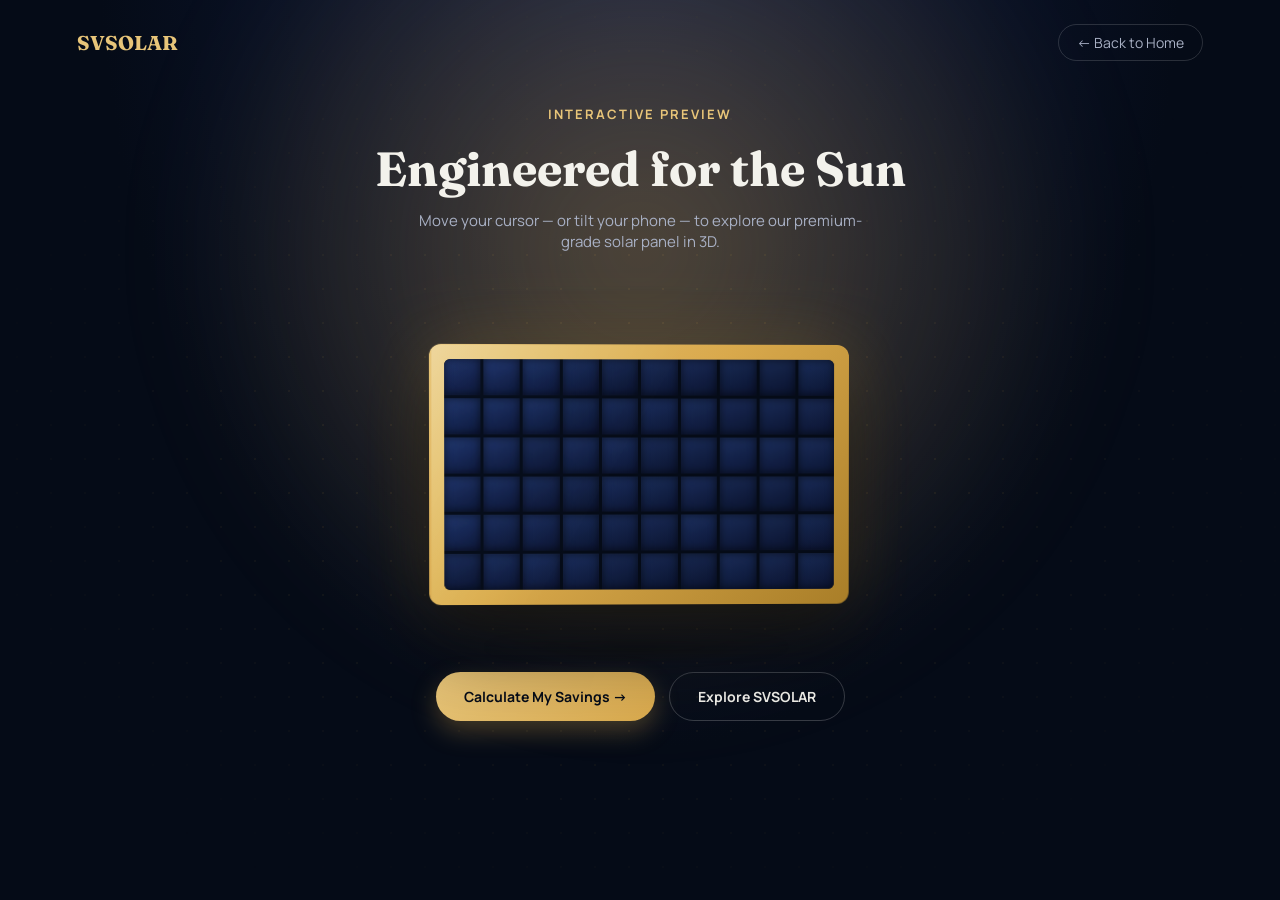
==== 3d.html @ 11ac9a13 "Create 3d.html" ====
<!DOCTYPE html>
<html lang="en">
<head>
<meta charset="UTF-8">
<meta name="viewport" content="width=device-width, initial-scale=1.0">
<title>3D Solar Panel Preview | SVSOLAR — Shree Vinayak Solar Agency</title>
<meta name="description" content="Explore our premium solar panel in interactive 3D. Move your cursor or tilt your phone to see it come alive.">
<link rel="canonical" href="https://svsolar.online/3d.html">
<link rel="icon" href="/icon-192.png" type="image/png">
<link rel="preconnect" href="https://fonts.googleapis.com">
<link href="https://fonts.googleapis.com/css2?family=Fraunces:opsz,wght@9..144,400;9..144,600;9..144,700&family=Manrope:wght@400;500;600;700;800&display=swap" rel="stylesheet">

<style>
  :root{
    --navy-950:#050b17;
    --navy-900:#0a1330;
    --navy-800:#101c40;
    --navy-700:#182852;
    --gold-500:#d9a94c;
    --gold-400:#e8c579;
    --gold-glow: rgba(217,169,76,0.35);
    --text-light:#f3f2ec;
    --text-muted:#a8b0c4;
  }

  *{ margin:0; padding:0; box-sizing:border-box; }

  html, body{
    height:100%;
    background: radial-gradient(ellipse at 50% -10%, var(--navy-800) 0%, var(--navy-950) 60%);
    color: var(--text-light);
    font-family:'Manrope', sans-serif;
    overflow-x:hidden;
  }

  /* ===== Ambient background ===== */
  .bg-glow{
    position:fixed;
    top:-250px;
    left:50%;
    transform:translateX(-50%);
    width:1000px;
    height:1000px;
    background: radial-gradient(circle, var(--gold-glow) 0%, transparent 65%);
    filter: blur(50px);
    animation: pulse 7s ease-in-out infinite;
    pointer-events:none;
    z-index:0;
  }
  @keyframes pulse{
    0%,100%{ opacity:0.4; transform:translateX(-50%) scale(1); }
    50%{ opacity:0.7; transform:translateX(-50%) scale(1.1); }
  }

  .bg-dots{
    position:fixed;
    inset:0;
    background-image: radial-gradient(rgba(217,169,76,0.12) 1.5px, transparent 1.5px);
    background-size: 34px 34px;
    mask-image: radial-gradient(ellipse at center, black 0%, transparent 80%);
    pointer-events:none;
    z-index:0;
  }

  /* Floating light particles */
  .particle{
    position:fixed;
    bottom:-20px;
    width:4px;
    height:4px;
    background: var(--gold-400);
    border-radius:50%;
    opacity:0.6;
    box-shadow: 0 0 8px var(--gold-400);
    animation: floatUp linear infinite;
    pointer-events:none;
    z-index:1;
  }
  @keyframes floatUp{
    to{ transform: translateY(-110vh) translateX(20px); opacity:0; }
  }

  /* ===== Header ===== */
  header{
    position:relative;
    z-index:5;
    display:flex;
    justify-content:space-between;
    align-items:center;
    padding: 24px 6%;
  }
  header a.logo{
    font-family:'Fraunces', serif;
    color: var(--gold-400);
    font-weight:700;
    font-size:20px;
    text-decoration:none;
  }
  header a.back{
    color: var(--text-muted);
    text-decoration:none;
    font-size:14px;
    border: 1px solid rgba(255,255,255,0.15);
    padding: 8px 18px;
    border-radius: 50px;
    transition: all .3s ease;
  }
  header a.back:hover{
    border-color: var(--gold-500);
    color: var(--gold-400);
  }

  /* ===== Hero / Scene ===== */
  .hero-3d{
    position:relative;
    z-index:2;
    display:flex;
    flex-direction:column;
    align-items:center;
    padding: 20px 20px 80px;
  }

  .eyebrow{
    color: var(--gold-400);
    font-size:13px;
    font-weight:700;
    letter-spacing: 2px;
    text-transform:uppercase;
    margin-bottom: 16px;
  }

  .hero-3d h1{
    font-family:'Fraunces', serif;
    font-size: clamp(28px, 5vw, 48px);
    text-align:center;
    margin-bottom: 12px;
    max-width: 700px;
  }

  .hero-3d p.sub{
    color: var(--text-muted);
    text-align:center;
    max-width: 480px;
    margin-bottom: 50px;
    font-size:15px;
  }

  /* ===== 3D Scene ===== */
  .scene{
    perspective: 1400px;
    width: 100%;
    max-width: 560px;
    height: clamp(240px, 40vw, 340px);
    display:flex;
    align-items:center;
    justify-content:center;
    position:relative;
    margin-bottom: 30px;
  }

  .panel-shadow{
    position:absolute;
    bottom: -20px;
    width: 60%;
    height: 30px;
    background: radial-gradient(ellipse, rgba(0,0,0,0.55) 0%, transparent 70%);
    filter: blur(6px);
    border-radius: 50%;
    transition: transform 0.1s ease-out, opacity 0.1s ease-out;
    z-index:1;
  }

  .panel-wrapper{
    width: min(420px, 78vw);
    aspect-ratio: 420 / 260;
    position:relative;
    transform-style: preserve-3d;
    will-change: transform;
    z-index:2;
  }

  .panel-frame{
    width:100%;
    height:100%;
    padding: 3.5%;
    background: linear-gradient(135deg, var(--gold-400), var(--gold-500) 45%, #a97e28);
    border-radius: 12px;
    box-shadow:
      0 40px 80px rgba(0,0,0,0.55),
      0 0 70px rgba(217,169,76,0.25);
    transform-style: preserve-3d;
    position:relative;
    overflow:hidden;
  }

  .panel-grid{
    width:100%;
    height:100%;
    display:grid;
    grid-template-columns: repeat(10, 1fr);
    grid-template-rows: repeat(6, 1fr);
    gap: 3px;
    background: var(--navy-950);
    border-radius: 6px;
    overflow:hidden;
    position:relative;
  }

  .cell{
    background: linear-gradient(160deg, #1a2c58 0%, #0a1330 100%);
    box-shadow: inset 0 0 8px rgba(0,0,0,0.6), inset 0 0 1px rgba(255,255,255,0.08);
  }

  .panel-glass{
    position:absolute;
    inset:0;
    background: linear-gradient(120deg, rgba(255,255,255,0.3) 0%, rgba(255,255,255,0) 45%);
    mix-blend-mode: overlay;
    pointer-events:none;
    will-change: transform;
    border-radius: 6px;
  }

  .panel-shine{
    position:absolute;
    top:-50%;
    left:-150%;
    width: 60px;
    height: 220%;
    background: linear-gradient(90deg, transparent, rgba(255,255,255,0.45), transparent);
    transform: rotate(20deg);
    animation: shineSweep 5s ease-in-out infinite;
    pointer-events:none;
  }
  @keyframes shineSweep{
    0%{ left:-150%; }
    45%{ left:150%; }
    100%{ left:150%; }
  }

  /* ===== Mobile tilt permission button ===== */
  .tilt-btn{
    display:none;
    background: rgba(217,169,76,0.12);
    border: 1px solid rgba(217,169,76,0.4);
    color: var(--gold-400);
    padding: 10px 22px;
    border-radius: 50px;
    font-size: 13px;
    font-weight:700;
    cursor:pointer;
    margin-bottom: 30px;
  }

  /* ===== CTA ===== */
  .cta-group{
    display:flex;
    gap: 14px;
    flex-wrap:wrap;
    justify-content:center;
  }
  .btn{
    display:inline-flex;
    align-items:center;
    gap:8px;
    padding: 14px 28px;
    border-radius:50px;
    font-weight:700;
    font-size:14px;
    text-decoration:none;
    transition: all .3s ease;
  }
  .btn-primary{
    background: linear-gradient(135deg, var(--gold-400), var(--gold-500));
    color: var(--navy-950);
    box-shadow: 0 10px 26px rgba(217,169,76,0.3);
  }
  .btn-primary:hover{
    transform: translateY(-3px);
    box-shadow: 0 14px 34px rgba(217,169,76,0.45);
  }
  .btn-outline{
    background: transparent;
    color: var(--text-light);
    border: 1px solid rgba(255,255,255,0.2);
  }
  .btn-outline:hover{
    border-color: var(--gold-500);
    color: var(--gold-400);
    transform: translateY(-3px);
  }

  @media (max-width: 480px){
    .cta-group{ flex-direction:column; width:100%; }
    .btn{ justify-content:center; }
  }
</style>
</head>
<body>

<div class="bg-glow"></div>
<div class="bg-dots"></div>
<div id="particles"></div>

<header>
  <a href="/" class="logo">SVSOLAR</a>
  <a href="/" class="back">← Back to Home</a>
</header>

<section class="hero-3d">
  <span class="eyebrow">Interactive Preview</span>
  <h1>Engineered for the Sun</h1>
  <p class="sub">Move your cursor — or tilt your phone — to explore our premium-grade solar panel in 3D.</p>

  <button class="tilt-btn" id="tiltBtn">Enable Motion Tilt</button>

  <div class="scene" id="scene">
    <div class="panel-shadow" id="panelShadow"></div>
    <div class="panel-wrapper" id="panelWrapper">
      <div class="panel-frame">
        <div class="panel-grid" id="panelGrid"></div>
        <div class="panel-glass" id="panelGlass"></div>
        <div class="panel-shine"></div>
      </div>
    </div>
  </div>

  <div class="cta-group">
    <a href="/#calculator" class="btn btn-primary">Calculate My Savings →</a>
    <a href="/" class="btn btn-outline">Explore SVSOLAR</a>
  </div>
</section>

<script>
  // ===== Generate solar cell grid (10x6 = 60 cells) =====
  const grid = document.getElementById('panelGrid');
  for(let i = 0; i < 60; i++){
    const cell = document.createElement('div');
    cell.className = 'cell';
    // slight random brightness variation for realism
    const brightness = 0.92 + Math.random() * 0.16;
    cell.style.filter = `brightness(${brightness})`;
    grid.appendChild(cell);
  }

  // ===== Floating light particles =====
  const particleContainer = document.getElementById('particles');
  for(let i = 0; i < 18; i++){
    const p = document.createElement('div');
    p.className = 'particle';
    p.style.left = Math.random() * 100 + 'vw';
    p.style.animationDuration = (8 + Math.random() * 10) + 's';
    p.style.animationDelay = (Math.random() * 10) + 's';
    particleContainer.appendChild(p);
  }

  // ===== 3D Tilt Logic =====
  const scene = document.getElementById('scene');
  const wrapper = document.getElementById('panelWrapper');
  const glass = document.getElementById('panelGlass');
  const shadow = document.getElementById('panelShadow');

  const MAX_TILT = 18; // degrees
  let targetX = 0, targetY = 0;   // desired rotation
  let currentX = 0, currentY = 0; // smoothed rotation
  let idleTime = 0;

  function updateScene(){
    idleTime += 0.015;

    // Idle floating bob (always active, adds life even without input)
    const idleFloat = Math.sin(idleTime) * 6;
    const idleTiltX = Math.sin(idleTime * 0.6) * 2;
    const idleTiltY = Math.cos(idleTime * 0.5) * 2;

    // Smooth interpolation toward target tilt
    currentX += (targetX - currentX) * 0.08;
    currentY += (targetY - currentY) * 0.08;

    const finalX = currentX + idleTiltX;
    const finalY = currentY + idleTiltY;

    wrapper.style.transform =
      `translateY(${idleFloat}px) rotateX(${-finalX}deg) rotateY(${finalY}deg)`;

    // Glass parallax reflection (moves opposite of tilt)
    glass.style.transform =
      `translate(${finalY * 1.2}px, ${finalX * 1.2}px)`;

    // Shadow reacts to tilt + float height
    const shadowScale = 1 - Math.abs(finalY) / 90 - Math.abs(idleFloat) / 120;
    const shadowOpacity = 0.5 - Math.abs(idleFloat) / 40;
    shadow.style.transform = `translateX(${finalY * -2}px) scale(${shadowScale})`;
    shadow.style.opacity = Math.max(0.15, shadowOpacity);

    requestAnimationFrame(updateScene);
  }
  requestAnimationFrame(updateScene);

  // ===== Mouse tracking (desktop) =====
  scene.addEventListener('mousemove', (e) => {
    const rect = scene.getBoundingClientRect();
    const x = (e.clientX - rect.left) / rect.width - 0.5;  // -0.5 to 0.5
    const y = (e.clientY - rect.top) / rect.height - 0.5;

    targetX = y * MAX_TILT;
    targetY = x * MAX_TILT;
  });

  scene.addEventListener('mouseleave', () => {
    targetX = 0;
    targetY = 0;
  });

  // ===== Touch tracking (mobile drag) =====
  scene.addEventListener('touchmove', (e) => {
    const touch = e.touches[0];
    const rect = scene.getBoundingClientRect();
    const x = (touch.clientX - rect.left) / rect.width - 0.5;
    const y = (touch.clientY - rect.top) / rect.height - 0.5;

    targetX = y * MAX_TILT;
    targetY = x * MAX_TILT;
  }, { passive: true });

  scene.addEventListener('touchend', () => {
    targetX = 0;
    targetY = 0;
  });

  // ===== Device orientation (gyroscope) for mobile =====
  function enableGyro(){
    window.addEventListener('deviceorientation', (e) => {
      if(e.beta === null || e.gamma === null) return;
      // beta: front-back tilt (-180 to 180), gamma: left-right tilt (-90 to 90)
      const x = Math.max(-30, Math.min(30, e.beta - 45)); // offset assumes phone held upright-ish
      const y = Math.max(-30, Math.min(30, e.gamma));

      targetX = (x / 30) * MAX_TILT;
      targetY = (y / 30) * MAX_TILT;
    });
  }

  const tiltBtn = document.getElementById('tiltBtn');

  // iOS 13+ requires explicit permission
  if (typeof DeviceOrientationEvent !== 'undefined' &&
      typeof DeviceOrientationEvent.requestPermission === 'function') {
    tiltBtn.style.display = 'inline-block';
    tiltBtn.addEventListener('click', () => {
      DeviceOrientationEvent.requestPermission().then(response => {
        if (response === 'granted') {
          enableGyro();
          tiltBtn.style.display = 'none';
        }
      }).catch(console.error);
    });
  } else if (window.DeviceOrientationEvent && /Mobi|Android/i.test(navigator.userAgent)) {
    // Android / other mobile — no permission needed
    enableGyro();
  }
</script>

</body>
</html>
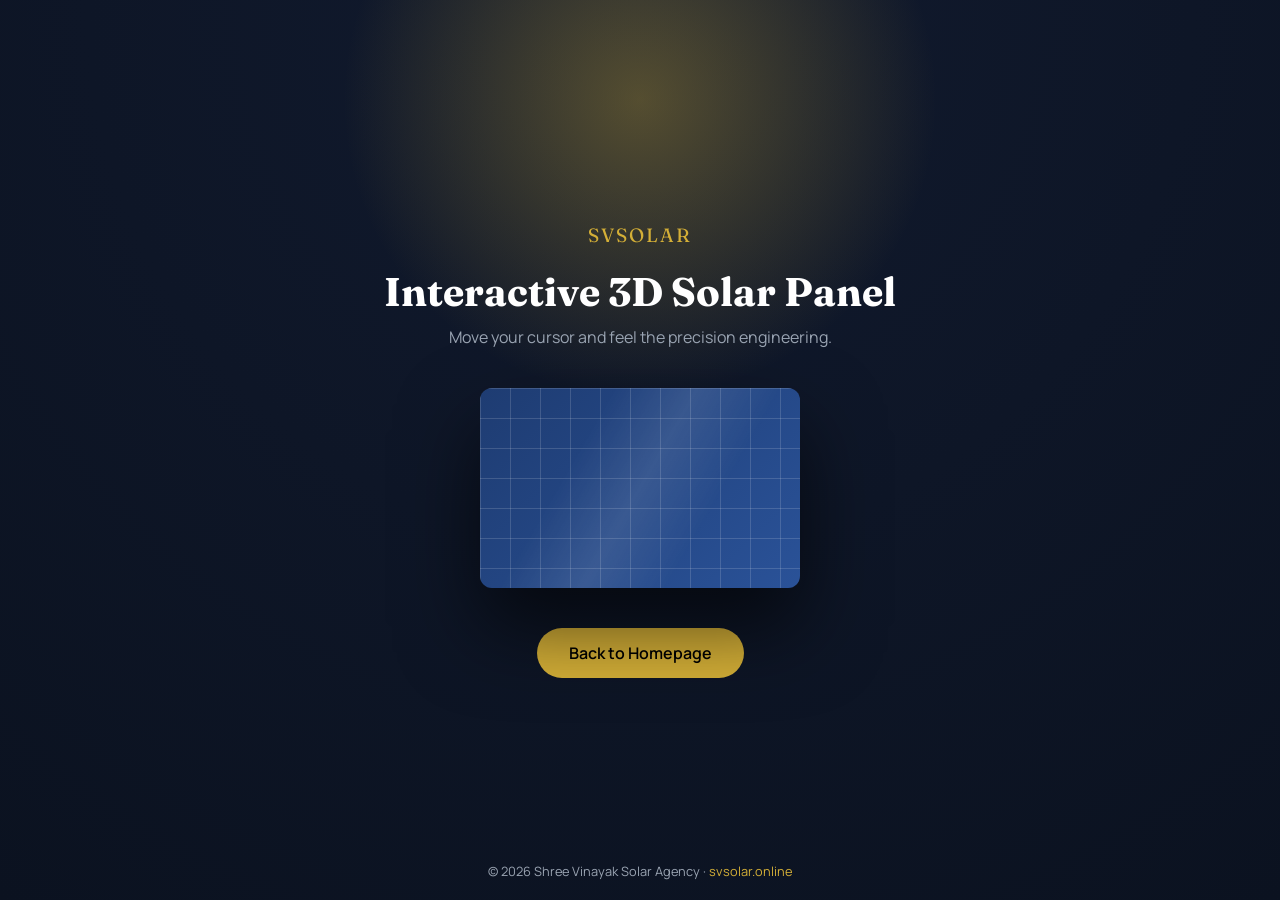
==== commit 25cba71e: "Update 3d.html" ====
--- a/3d.html
+++ b/3d.html
@@ -3,462 +3,189 @@
 <head>
 <meta charset="UTF-8">
 <meta name="viewport" content="width=device-width, initial-scale=1.0">
-<title>3D Solar Panel Preview | SVSOLAR — Shree Vinayak Solar Agency</title>
-<meta name="description" content="Explore our premium solar panel in interactive 3D. Move your cursor or tilt your phone to see it come alive.">
-<link rel="canonical" href="https://svsolar.online/3d.html">
-<link rel="icon" href="/icon-192.png" type="image/png">
-<link rel="preconnect" href="https://fonts.googleapis.com">
-<link href="https://fonts.googleapis.com/css2?family=Fraunces:opsz,wght@9..144,400;9..144,600;9..144,700&family=Manrope:wght@400;500;600;700;800&display=swap" rel="stylesheet">
+<title>3D Solar Experience | SVSOLAR</title>
+<meta name="description" content="Experience premium interactive 3D solar panel technology by Shree Vinayak Solar Agency.">
+
+<link href="https://fonts.googleapis.com/css2?family=Fraunces:wght@600;700&family=Manrope:wght@300;400;500;600&display=swap" rel="stylesheet">
 
 <style>
-  :root{
-    --navy-950:#050b17;
-    --navy-900:#0a1330;
-    --navy-800:#101c40;
-    --navy-700:#182852;
-    --gold-500:#d9a94c;
-    --gold-400:#e8c579;
-    --gold-glow: rgba(217,169,76,0.35);
-    --text-light:#f3f2ec;
-    --text-muted:#a8b0c4;
-  }
+:root{
+  --navy:#0b1220;
+  --navy-light:#111a2e;
+  --gold:#d4af37;
+  --gold-light:#ffdf70;
+  --gray:#9aa4b2;
+}
 
-  *{ margin:0; padding:0; box-sizing:border-box; }
+*{margin:0;padding:0;box-sizing:border-box}
 
-  html, body{
-    height:100%;
-    background: radial-gradient(ellipse at 50% -10%, var(--navy-800) 0%, var(--navy-950) 60%);
-    color: var(--text-light);
-    font-family:'Manrope', sans-serif;
-    overflow-x:hidden;
-  }
+body{
+  font-family:'Manrope',sans-serif;
+  background:radial-gradient(circle at top,var(--navy-light),var(--navy));
+  color:white;
+  height:100vh;
+  overflow:hidden;
+  display:flex;
+  align-items:center;
+  justify-content:center;
+  text-align:center;
+}
 
-  /* ===== Ambient background ===== */
-  .bg-glow{
-    position:fixed;
-    top:-250px;
-    left:50%;
-    transform:translateX(-50%);
-    width:1000px;
-    height:1000px;
-    background: radial-gradient(circle, var(--gold-glow) 0%, transparent 65%);
-    filter: blur(50px);
-    animation: pulse 7s ease-in-out infinite;
-    pointer-events:none;
-    z-index:0;
-  }
-  @keyframes pulse{
-    0%,100%{ opacity:0.4; transform:translateX(-50%) scale(1); }
-    50%{ opacity:0.7; transform:translateX(-50%) scale(1.1); }
-  }
+/* Animated Glow Background */
+.sun-glow{
+  position:absolute;
+  top:-200px;
+  left:50%;
+  transform:translateX(-50%);
+  width:600px;
+  height:600px;
+  background:radial-gradient(circle,rgba(212,175,55,0.35) 0%,transparent 70%);
+  border-radius:50%;
+  animation:pulse 6s infinite ease-in-out;
+  z-index:-1;
+}
 
-  .bg-dots{
-    position:fixed;
-    inset:0;
-    background-image: radial-gradient(rgba(217,169,76,0.12) 1.5px, transparent 1.5px);
-    background-size: 34px 34px;
-    mask-image: radial-gradient(ellipse at center, black 0%, transparent 80%);
-    pointer-events:none;
-    z-index:0;
-  }
+@keyframes pulse{
+  0%,100%{transform:translateX(-50%) scale(1);}
+  50%{transform:translateX(-50%) scale(1.1);}
+}
 
-  /* Floating light particles */
-  .particle{
-    position:fixed;
-    bottom:-20px;
-    width:4px;
-    height:4px;
-    background: var(--gold-400);
-    border-radius:50%;
-    opacity:0.6;
-    box-shadow: 0 0 8px var(--gold-400);
-    animation: floatUp linear infinite;
-    pointer-events:none;
-    z-index:1;
-  }
-  @keyframes floatUp{
-    to{ transform: translateY(-110vh) translateX(20px); opacity:0; }
-  }
+/* Content */
+.container{
+  max-width:900px;
+  padding:20px;
+}
 
-  /* ===== Header ===== */
-  header{
-    position:relative;
-    z-index:5;
-    display:flex;
-    justify-content:space-between;
-    align-items:center;
-    padding: 24px 6%;
-  }
-  header a.logo{
-    font-family:'Fraunces', serif;
-    color: var(--gold-400);
-    font-weight:700;
-    font-size:20px;
-    text-decoration:none;
-  }
-  header a.back{
-    color: var(--text-muted);
-    text-decoration:none;
-    font-size:14px;
-    border: 1px solid rgba(255,255,255,0.15);
-    padding: 8px 18px;
-    border-radius: 50px;
-    transition: all .3s ease;
-  }
-  header a.back:hover{
-    border-color: var(--gold-500);
-    color: var(--gold-400);
-  }
+.logo{
+  font-family:'Fraunces',serif;
+  font-size:1.2rem;
+  letter-spacing:2px;
+  color:var(--gold);
+  margin-bottom:20px;
+}
 
-  /* ===== Hero / Scene ===== */
-  .hero-3d{
-    position:relative;
-    z-index:2;
-    display:flex;
-    flex-direction:column;
-    align-items:center;
-    padding: 20px 20px 80px;
-  }
+h1{
+  font-family:'Fraunces',serif;
+  font-size:2.5rem;
+  margin-bottom:10px;
+}
 
-  .eyebrow{
-    color: var(--gold-400);
-    font-size:13px;
-    font-weight:700;
-    letter-spacing: 2px;
-    text-transform:uppercase;
-    margin-bottom: 16px;
-  }
+p{
+  color:var(--gray);
+  margin-bottom:40px;
+}
 
-  .hero-3d h1{
-    font-family:'Fraunces', serif;
-    font-size: clamp(28px, 5vw, 48px);
-    text-align:center;
-    margin-bottom: 12px;
-    max-width: 700px;
-  }
+/* 3D Solar Panel */
+.panel-wrapper{
+  perspective:1200px;
+  display:flex;
+  justify-content:center;
+}
 
-  .hero-3d p.sub{
-    color: var(--text-muted);
-    text-align:center;
-    max-width: 480px;
-    margin-bottom: 50px;
-    font-size:15px;
-  }
+.panel{
+  width:320px;
+  height:200px;
+  background:linear-gradient(135deg,#1e3c72,#2a5298);
+  border-radius:12px;
+  transform-style:preserve-3d;
+  transition:transform .15s ease;
+  box-shadow:0 40px 80px rgba(0,0,0,0.6);
+  position:relative;
+}
 
-  /* ===== 3D Scene ===== */
-  .scene{
-    perspective: 1400px;
-    width: 100%;
-    max-width: 560px;
-    height: clamp(240px, 40vw, 340px);
-    display:flex;
-    align-items:center;
-    justify-content:center;
-    position:relative;
-    margin-bottom: 30px;
-  }
+/* grid lines */
+.panel::before{
+  content:"";
+  position:absolute;
+  inset:0;
+  background-image:
+    linear-gradient(rgba(255,255,255,.15) 1px, transparent 1px),
+    linear-gradient(90deg, rgba(255,255,255,.15) 1px, transparent 1px);
+  background-size:30px 30px;
+  border-radius:12px;
+}
 
-  .panel-shadow{
-    position:absolute;
-    bottom: -20px;
-    width: 60%;
-    height: 30px;
-    background: radial-gradient(ellipse, rgba(0,0,0,0.55) 0%, transparent 70%);
-    filter: blur(6px);
-    border-radius: 50%;
-    transition: transform 0.1s ease-out, opacity 0.1s ease-out;
-    z-index:1;
-  }
+/* shine effect */
+.panel::after{
+  content:"";
+  position:absolute;
+  inset:0;
+  background:linear-gradient(120deg,transparent 30%,rgba(255,255,255,.25),transparent 70%);
+  border-radius:12px;
+  opacity:.4;
+}
 
-  .panel-wrapper{
-    width: min(420px, 78vw);
-    aspect-ratio: 420 / 260;
-    position:relative;
-    transform-style: preserve-3d;
-    will-change: transform;
-    z-index:2;
-  }
+/* CTA */
+.btn{
+  display:inline-block;
+  margin-top:40px;
+  padding:14px 32px;
+  background:var(--gold);
+  color:#000;
+  text-decoration:none;
+  border-radius:50px;
+  font-weight:600;
+  transition:.3s;
+}
 
-  .panel-frame{
-    width:100%;
-    height:100%;
-    padding: 3.5%;
-    background: linear-gradient(135deg, var(--gold-400), var(--gold-500) 45%, #a97e28);
-    border-radius: 12px;
-    box-shadow:
-      0 40px 80px rgba(0,0,0,0.55),
-      0 0 70px rgba(217,169,76,0.25);
-    transform-style: preserve-3d;
-    position:relative;
-    overflow:hidden;
-  }
+.btn:hover{
+  background:var(--gold-light);
+  transform:translateY(-3px);
+}
 
-  .panel-grid{
-    width:100%;
-    height:100%;
-    display:grid;
-    grid-template-columns: repeat(10, 1fr);
-    grid-template-rows: repeat(6, 1fr);
-    gap: 3px;
-    background: var(--navy-950);
-    border-radius: 6px;
-    overflow:hidden;
-    position:relative;
-  }
+footer{
+  position:absolute;
+  bottom:20px;
+  width:100%;
+  font-size:.8rem;
+  color:var(--gray);
+}
+footer a{color:var(--gold);text-decoration:none}
 
-  .cell{
-    background: linear-gradient(160deg, #1a2c58 0%, #0a1330 100%);
-    box-shadow: inset 0 0 8px rgba(0,0,0,0.6), inset 0 0 1px rgba(255,255,255,0.08);
-  }
-
-  .panel-glass{
-    position:absolute;
-    inset:0;
-    background: linear-gradient(120deg, rgba(255,255,255,0.3) 0%, rgba(255,255,255,0) 45%);
-    mix-blend-mode: overlay;
-    pointer-events:none;
-    will-change: transform;
-    border-radius: 6px;
-  }
-
-  .panel-shine{
-    position:absolute;
-    top:-50%;
-    left:-150%;
-    width: 60px;
-    height: 220%;
-    background: linear-gradient(90deg, transparent, rgba(255,255,255,0.45), transparent);
-    transform: rotate(20deg);
-    animation: shineSweep 5s ease-in-out infinite;
-    pointer-events:none;
-  }
-  @keyframes shineSweep{
-    0%{ left:-150%; }
-    45%{ left:150%; }
-    100%{ left:150%; }
-  }
-
-  /* ===== Mobile tilt permission button ===== */
-  .tilt-btn{
-    display:none;
-    background: rgba(217,169,76,0.12);
-    border: 1px solid rgba(217,169,76,0.4);
-    color: var(--gold-400);
-    padding: 10px 22px;
-    border-radius: 50px;
-    font-size: 13px;
-    font-weight:700;
-    cursor:pointer;
-    margin-bottom: 30px;
-  }
-
-  /* ===== CTA ===== */
-  .cta-group{
-    display:flex;
-    gap: 14px;
-    flex-wrap:wrap;
-    justify-content:center;
-  }
-  .btn{
-    display:inline-flex;
-    align-items:center;
-    gap:8px;
-    padding: 14px 28px;
-    border-radius:50px;
-    font-weight:700;
-    font-size:14px;
-    text-decoration:none;
-    transition: all .3s ease;
-  }
-  .btn-primary{
-    background: linear-gradient(135deg, var(--gold-400), var(--gold-500));
-    color: var(--navy-950);
-    box-shadow: 0 10px 26px rgba(217,169,76,0.3);
-  }
-  .btn-primary:hover{
-    transform: translateY(-3px);
-    box-shadow: 0 14px 34px rgba(217,169,76,0.45);
-  }
-  .btn-outline{
-    background: transparent;
-    color: var(--text-light);
-    border: 1px solid rgba(255,255,255,0.2);
-  }
-  .btn-outline:hover{
-    border-color: var(--gold-500);
-    color: var(--gold-400);
-    transform: translateY(-3px);
-  }
-
-  @media (max-width: 480px){
-    .cta-group{ flex-direction:column; width:100%; }
-    .btn{ justify-content:center; }
-  }
+@media(max-width:600px){
+  .panel{width:260px;height:160px}
+  h1{font-size:1.8rem}
+}
 </style>
 </head>
+
 <body>
 
-<div class="bg-glow"></div>
-<div class="bg-dots"></div>
-<div id="particles"></div>
+<div class="sun-glow"></div>
 
-<header>
-  <a href="/" class="logo">SVSOLAR</a>
-  <a href="/" class="back">← Back to Home</a>
-</header>
+<div class="container">
 
-<section class="hero-3d">
-  <span class="eyebrow">Interactive Preview</span>
-  <h1>Engineered for the Sun</h1>
-  <p class="sub">Move your cursor — or tilt your phone — to explore our premium-grade solar panel in 3D.</p>
+<div class="logo">SVSOLAR</div>
 
-  <button class="tilt-btn" id="tiltBtn">Enable Motion Tilt</button>
+<h1>Interactive 3D Solar Panel</h1>
+<p>Move your cursor and feel the precision engineering.</p>
 
-  <div class="scene" id="scene">
-    <div class="panel-shadow" id="panelShadow"></div>
-    <div class="panel-wrapper" id="panelWrapper">
-      <div class="panel-frame">
-        <div class="panel-grid" id="panelGrid"></div>
-        <div class="panel-glass" id="panelGlass"></div>
-        <div class="panel-shine"></div>
-      </div>
-    </div>
-  </div>
+<div class="panel-wrapper">
+  <div class="panel" id="panel"></div>
+</div>
 
-  <div class="cta-group">
-    <a href="/#calculator" class="btn btn-primary">Calculate My Savings →</a>
-    <a href="/" class="btn btn-outline">Explore SVSOLAR</a>
-  </div>
-</section>
+<a href="https://svsolar.online" class="btn">Back to Homepage</a>
+
+</div>
+
+<footer>
+© 2026 Shree Vinayak Solar Agency · 
+<a href="https://svsolar.online">svsolar.online</a>
+</footer>
 
 <script>
-  // ===== Generate solar cell grid (10x6 = 60 cells) =====
-  const grid = document.getElementById('panelGrid');
-  for(let i = 0; i < 60; i++){
-    const cell = document.createElement('div');
-    cell.className = 'cell';
-    // slight random brightness variation for realism
-    const brightness = 0.92 + Math.random() * 0.16;
-    cell.style.filter = `brightness(${brightness})`;
-    grid.appendChild(cell);
-  }
+const panel = document.getElementById("panel");
 
-  // ===== Floating light particles =====
-  const particleContainer = document.getElementById('particles');
-  for(let i = 0; i < 18; i++){
-    const p = document.createElement('div');
-    p.className = 'particle';
-    p.style.left = Math.random() * 100 + 'vw';
-    p.style.animationDuration = (8 + Math.random() * 10) + 's';
-    p.style.animationDelay = (Math.random() * 10) + 's';
-    particleContainer.appendChild(p);
-  }
+document.addEventListener("mousemove", (e) => {
+  const x = (window.innerWidth / 2 - e.clientX) / 25;
+  const y = (window.innerHeight / 2 - e.clientY) / 25;
+  panel.style.transform = `rotateY(${x}deg) rotateX(${y}deg)`;
+});
 
-  // ===== 3D Tilt Logic =====
-  const scene = document.getElementById('scene');
-  const wrapper = document.getElementById('panelWrapper');
-  const glass = document.getElementById('panelGlass');
-  const shadow = document.getElementById('panelShadow');
-
-  const MAX_TILT = 18; // degrees
-  let targetX = 0, targetY = 0;   // desired rotation
-  let currentX = 0, currentY = 0; // smoothed rotation
-  let idleTime = 0;
-
-  function updateScene(){
-    idleTime += 0.015;
-
-    // Idle floating bob (always active, adds life even without input)
-    const idleFloat = Math.sin(idleTime) * 6;
-    const idleTiltX = Math.sin(idleTime * 0.6) * 2;
-    const idleTiltY = Math.cos(idleTime * 0.5) * 2;
-
-    // Smooth interpolation toward target tilt
-    currentX += (targetX - currentX) * 0.08;
-    currentY += (targetY - currentY) * 0.08;
-
-    const finalX = currentX + idleTiltX;
-    const finalY = currentY + idleTiltY;
-
-    wrapper.style.transform =
-      `translateY(${idleFloat}px) rotateX(${-finalX}deg) rotateY(${finalY}deg)`;
-
-    // Glass parallax reflection (moves opposite of tilt)
-    glass.style.transform =
-      `translate(${finalY * 1.2}px, ${finalX * 1.2}px)`;
-
-    // Shadow reacts to tilt + float height
-    const shadowScale = 1 - Math.abs(finalY) / 90 - Math.abs(idleFloat) / 120;
-    const shadowOpacity = 0.5 - Math.abs(idleFloat) / 40;
-    shadow.style.transform = `translateX(${finalY * -2}px) scale(${shadowScale})`;
-    shadow.style.opacity = Math.max(0.15, shadowOpacity);
-
-    requestAnimationFrame(updateScene);
-  }
-  requestAnimationFrame(updateScene);
-
-  // ===== Mouse tracking (desktop) =====
-  scene.addEventListener('mousemove', (e) => {
-    const rect = scene.getBoundingClientRect();
-    const x = (e.clientX - rect.left) / rect.width - 0.5;  // -0.5 to 0.5
-    const y = (e.clientY - rect.top) / rect.height - 0.5;
-
-    targetX = y * MAX_TILT;
-    targetY = x * MAX_TILT;
-  });
-
-  scene.addEventListener('mouseleave', () => {
-    targetX = 0;
-    targetY = 0;
-  });
-
-  // ===== Touch tracking (mobile drag) =====
-  scene.addEventListener('touchmove', (e) => {
-    const touch = e.touches[0];
-    const rect = scene.getBoundingClientRect();
-    const x = (touch.clientX - rect.left) / rect.width - 0.5;
-    const y = (touch.clientY - rect.top) / rect.height - 0.5;
-
-    targetX = y * MAX_TILT;
-    targetY = x * MAX_TILT;
-  }, { passive: true });
-
-  scene.addEventListener('touchend', () => {
-    targetX = 0;
-    targetY = 0;
-  });
-
-  // ===== Device orientation (gyroscope) for mobile =====
-  function enableGyro(){
-    window.addEventListener('deviceorientation', (e) => {
-      if(e.beta === null || e.gamma === null) return;
-      // beta: front-back tilt (-180 to 180), gamma: left-right tilt (-90 to 90)
-      const x = Math.max(-30, Math.min(30, e.beta - 45)); // offset assumes phone held upright-ish
-      const y = Math.max(-30, Math.min(30, e.gamma));
-
-      targetX = (x / 30) * MAX_TILT;
-      targetY = (y / 30) * MAX_TILT;
-    });
-  }
-
-  const tiltBtn = document.getElementById('tiltBtn');
-
-  // iOS 13+ requires explicit permission
-  if (typeof DeviceOrientationEvent !== 'undefined' &&
-      typeof DeviceOrientationEvent.requestPermission === 'function') {
-    tiltBtn.style.display = 'inline-block';
-    tiltBtn.addEventListener('click', () => {
-      DeviceOrientationEvent.requestPermission().then(response => {
-        if (response === 'granted') {
-          enableGyro();
-          tiltBtn.style.display = 'none';
-        }
-      }).catch(console.error);
-    });
-  } else if (window.DeviceOrientationEvent && /Mobi|Android/i.test(navigator.userAgent)) {
-    // Android / other mobile — no permission needed
-    enableGyro();
-  }
+/* Reset on mouse leave */
+document.addEventListener("mouseleave", () => {
+  panel.style.transform = "rotateY(0deg) rotateX(0deg)";
+});
 </script>
 
 </body>
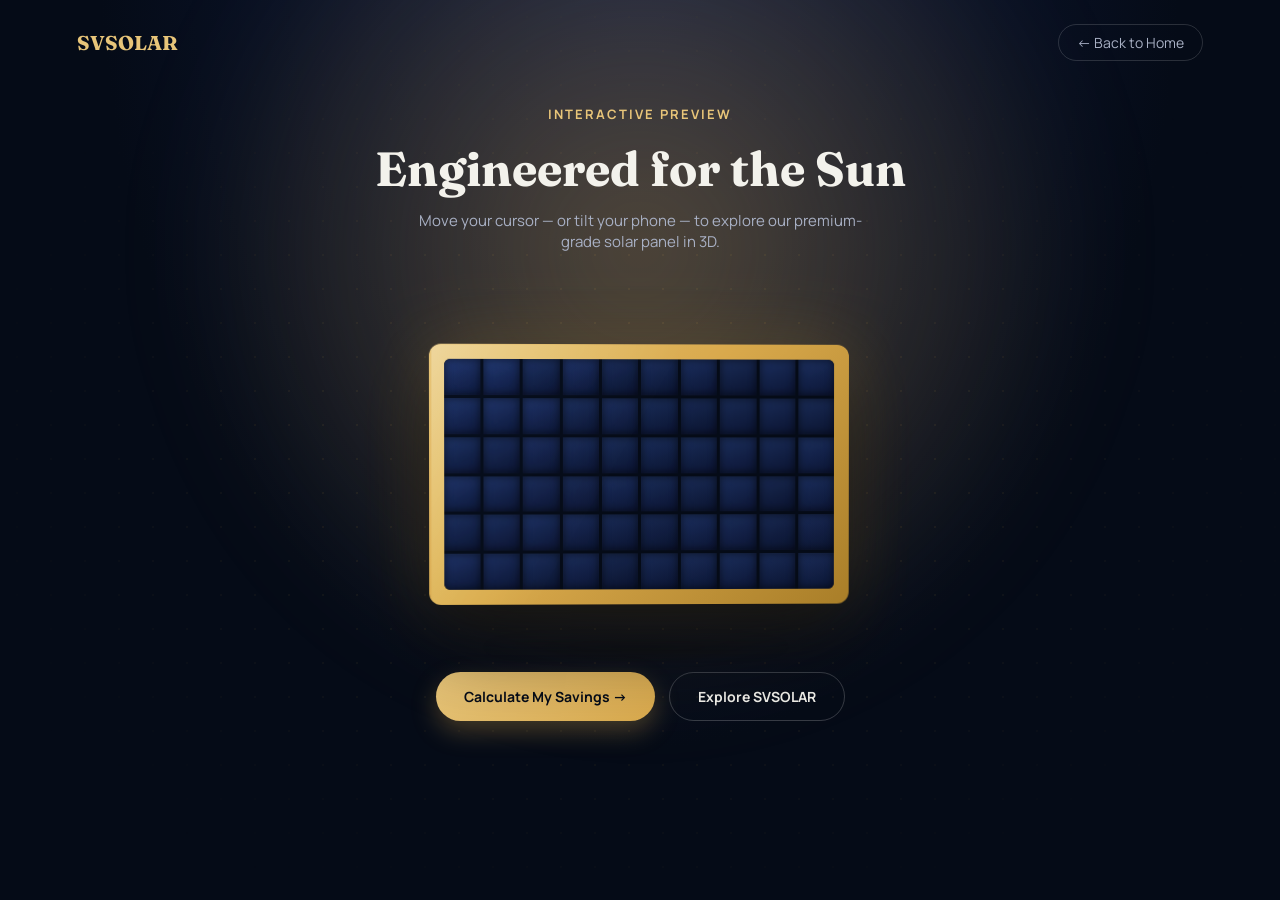
==== commit 81971f1a: "Update 3d.html" ====
--- a/3d.html
+++ b/3d.html
@@ -3,189 +3,462 @@
 <head>
 <meta charset="UTF-8">
 <meta name="viewport" content="width=device-width, initial-scale=1.0">
-<title>3D Solar Experience | SVSOLAR</title>
-<meta name="description" content="Experience premium interactive 3D solar panel technology by Shree Vinayak Solar Agency.">
-
-<link href="https://fonts.googleapis.com/css2?family=Fraunces:wght@600;700&family=Manrope:wght@300;400;500;600&display=swap" rel="stylesheet">
+<title>3D Solar Panel Preview | SVSOLAR — Shree Vinayak Solar Agency</title>
+<meta name="description" content="Explore our premium solar panel in interactive 3D. Move your cursor or tilt your phone to see it come alive.">
+<link rel="canonical" href="https://svsolar.online/3d.html">
+<link rel="icon" href="/icon-192.png" type="image/png">
+<link rel="preconnect" href="https://fonts.googleapis.com">
+<link href="https://fonts.googleapis.com/css2?family=Fraunces:opsz,wght@9..144,400;9..144,600;9..144,700&family=Manrope:wght@400;500;600;700;800&display=swap" rel="stylesheet">
 
 <style>
-:root{
-  --navy:#0b1220;
-  --navy-light:#111a2e;
-  --gold:#d4af37;
-  --gold-light:#ffdf70;
-  --gray:#9aa4b2;
-}
-
-*{margin:0;padding:0;box-sizing:border-box}
-
-body{
-  font-family:'Manrope',sans-serif;
-  background:radial-gradient(circle at top,var(--navy-light),var(--navy));
-  color:white;
-  height:100vh;
-  overflow:hidden;
-  display:flex;
-  align-items:center;
-  justify-content:center;
-  text-align:center;
-}
-
-/* Animated Glow Background */
-.sun-glow{
-  position:absolute;
-  top:-200px;
-  left:50%;
-  transform:translateX(-50%);
-  width:600px;
-  height:600px;
-  background:radial-gradient(circle,rgba(212,175,55,0.35) 0%,transparent 70%);
-  border-radius:50%;
-  animation:pulse 6s infinite ease-in-out;
-  z-index:-1;
-}
-
-@keyframes pulse{
-  0%,100%{transform:translateX(-50%) scale(1);}
-  50%{transform:translateX(-50%) scale(1.1);}
-}
-
-/* Content */
-.container{
-  max-width:900px;
-  padding:20px;
-}
-
-.logo{
-  font-family:'Fraunces',serif;
-  font-size:1.2rem;
-  letter-spacing:2px;
-  color:var(--gold);
-  margin-bottom:20px;
-}
-
-h1{
-  font-family:'Fraunces',serif;
-  font-size:2.5rem;
-  margin-bottom:10px;
-}
-
-p{
-  color:var(--gray);
-  margin-bottom:40px;
-}
-
-/* 3D Solar Panel */
-.panel-wrapper{
-  perspective:1200px;
-  display:flex;
-  justify-content:center;
-}
-
-.panel{
-  width:320px;
-  height:200px;
-  background:linear-gradient(135deg,#1e3c72,#2a5298);
-  border-radius:12px;
-  transform-style:preserve-3d;
-  transition:transform .15s ease;
-  box-shadow:0 40px 80px rgba(0,0,0,0.6);
-  position:relative;
-}
-
-/* grid lines */
-.panel::before{
-  content:"";
-  position:absolute;
-  inset:0;
-  background-image:
-    linear-gradient(rgba(255,255,255,.15) 1px, transparent 1px),
-    linear-gradient(90deg, rgba(255,255,255,.15) 1px, transparent 1px);
-  background-size:30px 30px;
-  border-radius:12px;
-}
-
-/* shine effect */
-.panel::after{
-  content:"";
-  position:absolute;
-  inset:0;
-  background:linear-gradient(120deg,transparent 30%,rgba(255,255,255,.25),transparent 70%);
-  border-radius:12px;
-  opacity:.4;
-}
-
-/* CTA */
-.btn{
-  display:inline-block;
-  margin-top:40px;
-  padding:14px 32px;
-  background:var(--gold);
-  color:#000;
-  text-decoration:none;
-  border-radius:50px;
-  font-weight:600;
-  transition:.3s;
-}
-
-.btn:hover{
-  background:var(--gold-light);
-  transform:translateY(-3px);
-}
-
-footer{
-  position:absolute;
-  bottom:20px;
-  width:100%;
-  font-size:.8rem;
-  color:var(--gray);
-}
-footer a{color:var(--gold);text-decoration:none}
-
-@media(max-width:600px){
-  .panel{width:260px;height:160px}
-  h1{font-size:1.8rem}
-}
+  :root{
+    --navy-950:#050b17;
+    --navy-900:#0a1330;
+    --navy-800:#101c40;
+    --navy-700:#182852;
+    --gold-500:#d9a94c;
+    --gold-400:#e8c579;
+    --gold-glow: rgba(217,169,76,0.35);
+    --text-light:#f3f2ec;
+    --text-muted:#a8b0c4;
+  }
+
+  *{ margin:0; padding:0; box-sizing:border-box; }
+
+  html, body{
+    height:100%;
+    background: radial-gradient(ellipse at 50% -10%, var(--navy-800) 0%, var(--navy-950) 60%);
+    color: var(--text-light);
+    font-family:'Manrope', sans-serif;
+    overflow-x:hidden;
+  }
+
+  /* ===== Ambient background ===== */
+  .bg-glow{
+    position:fixed;
+    top:-250px;
+    left:50%;
+    transform:translateX(-50%);
+    width:1000px;
+    height:1000px;
+    background: radial-gradient(circle, var(--gold-glow) 0%, transparent 65%);
+    filter: blur(50px);
+    animation: pulse 7s ease-in-out infinite;
+    pointer-events:none;
+    z-index:0;
+  }
+  @keyframes pulse{
+    0%,100%{ opacity:0.4; transform:translateX(-50%) scale(1); }
+    50%{ opacity:0.7; transform:translateX(-50%) scale(1.1); }
+  }
+
+  .bg-dots{
+    position:fixed;
+    inset:0;
+    background-image: radial-gradient(rgba(217,169,76,0.12) 1.5px, transparent 1.5px);
+    background-size: 34px 34px;
+    mask-image: radial-gradient(ellipse at center, black 0%, transparent 80%);
+    pointer-events:none;
+    z-index:0;
+  }
+
+  /* Floating light particles */
+  .particle{
+    position:fixed;
+    bottom:-20px;
+    width:4px;
+    height:4px;
+    background: var(--gold-400);
+    border-radius:50%;
+    opacity:0.6;
+    box-shadow: 0 0 8px var(--gold-400);
+    animation: floatUp linear infinite;
+    pointer-events:none;
+    z-index:1;
+  }
+  @keyframes floatUp{
+    to{ transform: translateY(-110vh) translateX(20px); opacity:0; }
+  }
+
+  /* ===== Header ===== */
+  header{
+    position:relative;
+    z-index:5;
+    display:flex;
+    justify-content:space-between;
+    align-items:center;
+    padding: 24px 6%;
+  }
+  header a.logo{
+    font-family:'Fraunces', serif;
+    color: var(--gold-400);
+    font-weight:700;
+    font-size:20px;
+    text-decoration:none;
+  }
+  header a.back{
+    color: var(--text-muted);
+    text-decoration:none;
+    font-size:14px;
+    border: 1px solid rgba(255,255,255,0.15);
+    padding: 8px 18px;
+    border-radius: 50px;
+    transition: all .3s ease;
+  }
+  header a.back:hover{
+    border-color: var(--gold-500);
+    color: var(--gold-400);
+  }
+
+  /* ===== Hero / Scene ===== */
+  .hero-3d{
+    position:relative;
+    z-index:2;
+    display:flex;
+    flex-direction:column;
+    align-items:center;
+    padding: 20px 20px 80px;
+  }
+
+  .eyebrow{
+    color: var(--gold-400);
+    font-size:13px;
+    font-weight:700;
+    letter-spacing: 2px;
+    text-transform:uppercase;
+    margin-bottom: 16px;
+  }
+
+  .hero-3d h1{
+    font-family:'Fraunces', serif;
+    font-size: clamp(28px, 5vw, 48px);
+    text-align:center;
+    margin-bottom: 12px;
+    max-width: 700px;
+  }
+
+  .hero-3d p.sub{
+    color: var(--text-muted);
+    text-align:center;
+    max-width: 480px;
+    margin-bottom: 50px;
+    font-size:15px;
+  }
+
+  /* ===== 3D Scene ===== */
+  .scene{
+    perspective: 1400px;
+    width: 100%;
+    max-width: 560px;
+    height: clamp(240px, 40vw, 340px);
+    display:flex;
+    align-items:center;
+    justify-content:center;
+    position:relative;
+    margin-bottom: 30px;
+  }
+
+  .panel-shadow{
+    position:absolute;
+    bottom: -20px;
+    width: 60%;
+    height: 30px;
+    background: radial-gradient(ellipse, rgba(0,0,0,0.55) 0%, transparent 70%);
+    filter: blur(6px);
+    border-radius: 50%;
+    transition: transform 0.1s ease-out, opacity 0.1s ease-out;
+    z-index:1;
+  }
+
+  .panel-wrapper{
+    width: min(420px, 78vw);
+    aspect-ratio: 420 / 260;
+    position:relative;
+    transform-style: preserve-3d;
+    will-change: transform;
+    z-index:2;
+  }
+
+  .panel-frame{
+    width:100%;
+    height:100%;
+    padding: 3.5%;
+    background: linear-gradient(135deg, var(--gold-400), var(--gold-500) 45%, #a97e28);
+    border-radius: 12px;
+    box-shadow:
+      0 40px 80px rgba(0,0,0,0.55),
+      0 0 70px rgba(217,169,76,0.25);
+    transform-style: preserve-3d;
+    position:relative;
+    overflow:hidden;
+  }
+
+  .panel-grid{
+    width:100%;
+    height:100%;
+    display:grid;
+    grid-template-columns: repeat(10, 1fr);
+    grid-template-rows: repeat(6, 1fr);
+    gap: 3px;
+    background: var(--navy-950);
+    border-radius: 6px;
+    overflow:hidden;
+    position:relative;
+  }
+
+  .cell{
+    background: linear-gradient(160deg, #1a2c58 0%, #0a1330 100%);
+    box-shadow: inset 0 0 8px rgba(0,0,0,0.6), inset 0 0 1px rgba(255,255,255,0.08);
+  }
+
+  .panel-glass{
+    position:absolute;
+    inset:0;
+    background: linear-gradient(120deg, rgba(255,255,255,0.3) 0%, rgba(255,255,255,0) 45%);
+    mix-blend-mode: overlay;
+    pointer-events:none;
+    will-change: transform;
+    border-radius: 6px;
+  }
+
+  .panel-shine{
+    position:absolute;
+    top:-50%;
+    left:-150%;
+    width: 60px;
+    height: 220%;
+    background: linear-gradient(90deg, transparent, rgba(255,255,255,0.45), transparent);
+    transform: rotate(20deg);
+    animation: shineSweep 5s ease-in-out infinite;
+    pointer-events:none;
+  }
+  @keyframes shineSweep{
+    0%{ left:-150%; }
+    45%{ left:150%; }
+    100%{ left:150%; }
+  }
+
+  /* ===== Mobile tilt permission button ===== */
+  .tilt-btn{
+    display:none;
+    background: rgba(217,169,76,0.12);
+    border: 1px solid rgba(217,169,76,0.4);
+    color: var(--gold-400);
+    padding: 10px 22px;
+    border-radius: 50px;
+    font-size: 13px;
+    font-weight:700;
+    cursor:pointer;
+    margin-bottom: 30px;
+  }
+
+  /* ===== CTA ===== */
+  .cta-group{
+    display:flex;
+    gap: 14px;
+    flex-wrap:wrap;
+    justify-content:center;
+  }
+  .btn{
+    display:inline-flex;
+    align-items:center;
+    gap:8px;
+    padding: 14px 28px;
+    border-radius:50px;
+    font-weight:700;
+    font-size:14px;
+    text-decoration:none;
+    transition: all .3s ease;
+  }
+  .btn-primary{
+    background: linear-gradient(135deg, var(--gold-400), var(--gold-500));
+    color: var(--navy-950);
+    box-shadow: 0 10px 26px rgba(217,169,76,0.3);
+  }
+  .btn-primary:hover{
+    transform: translateY(-3px);
+    box-shadow: 0 14px 34px rgba(217,169,76,0.45);
+  }
+  .btn-outline{
+    background: transparent;
+    color: var(--text-light);
+    border: 1px solid rgba(255,255,255,0.2);
+  }
+  .btn-outline:hover{
+    border-color: var(--gold-500);
+    color: var(--gold-400);
+    transform: translateY(-3px);
+  }
+
+  @media (max-width: 480px){
+    .cta-group{ flex-direction:column; width:100%; }
+    .btn{ justify-content:center; }
+  }
 </style>
 </head>
-
 <body>
 
-<div class="sun-glow"></div>
-
-<div class="container">
-
-<div class="logo">SVSOLAR</div>
-
-<h1>Interactive 3D Solar Panel</h1>
-<p>Move your cursor and feel the precision engineering.</p>
-
-<div class="panel-wrapper">
-  <div class="panel" id="panel"></div>
-</div>
-
-<a href="https://svsolar.online" class="btn">Back to Homepage</a>
-
-</div>
-
-<footer>
-© 2026 Shree Vinayak Solar Agency · 
-<a href="https://svsolar.online">svsolar.online</a>
-</footer>
+<div class="bg-glow"></div>
+<div class="bg-dots"></div>
+<div id="particles"></div>
+
+<header>
+  <a href="/" class="logo">SVSOLAR</a>
+  <a href="/" class="back">← Back to Home</a>
+</header>
+
+<section class="hero-3d">
+  <span class="eyebrow">Interactive Preview</span>
+  <h1>Engineered for the Sun</h1>
+  <p class="sub">Move your cursor — or tilt your phone — to explore our premium-grade solar panel in 3D.</p>
+
+  <button class="tilt-btn" id="tiltBtn">Enable Motion Tilt</button>
+
+  <div class="scene" id="scene">
+    <div class="panel-shadow" id="panelShadow"></div>
+    <div class="panel-wrapper" id="panelWrapper">
+      <div class="panel-frame">
+        <div class="panel-grid" id="panelGrid"></div>
+        <div class="panel-glass" id="panelGlass"></div>
+        <div class="panel-shine"></div>
+      </div>
+    </div>
+  </div>
+
+  <div class="cta-group">
+    <a href="/#calculator" class="btn btn-primary">Calculate My Savings →</a>
+    <a href="/" class="btn btn-outline">Explore SVSOLAR</a>
+  </div>
+</section>
 
 <script>
-const panel = document.getElementById("panel");
-
-document.addEventListener("mousemove", (e) => {
-  const x = (window.innerWidth / 2 - e.clientX) / 25;
-  const y = (window.innerHeight / 2 - e.clientY) / 25;
-  panel.style.transform = `rotateY(${x}deg) rotateX(${y}deg)`;
-});
-
-/* Reset on mouse leave */
-document.addEventListener("mouseleave", () => {
-  panel.style.transform = "rotateY(0deg) rotateX(0deg)";
-});
+  // ===== Generate solar cell grid (10x6 = 60 cells) =====
+  const grid = document.getElementById('panelGrid');
+  for(let i = 0; i < 60; i++){
+    const cell = document.createElement('div');
+    cell.className = 'cell';
+    // slight random brightness variation for realism
+    const brightness = 0.92 + Math.random() * 0.16;
+    cell.style.filter = `brightness(${brightness})`;
+    grid.appendChild(cell);
+  }
+
+  // ===== Floating light particles =====
+  const particleContainer = document.getElementById('particles');
+  for(let i = 0; i < 18; i++){
+    const p = document.createElement('div');
+    p.className = 'particle';
+    p.style.left = Math.random() * 100 + 'vw';
+    p.style.animationDuration = (8 + Math.random() * 10) + 's';
+    p.style.animationDelay = (Math.random() * 10) + 's';
+    particleContainer.appendChild(p);
+  }
+
+  // ===== 3D Tilt Logic =====
+  const scene = document.getElementById('scene');
+  const wrapper = document.getElementById('panelWrapper');
+  const glass = document.getElementById('panelGlass');
+  const shadow = document.getElementById('panelShadow');
+
+  const MAX_TILT = 18; // degrees
+  let targetX = 0, targetY = 0;   // desired rotation
+  let currentX = 0, currentY = 0; // smoothed rotation
+  let idleTime = 0;
+
+  function updateScene(){
+    idleTime += 0.015;
+
+    // Idle floating bob (always active, adds life even without input)
+    const idleFloat = Math.sin(idleTime) * 6;
+    const idleTiltX = Math.sin(idleTime * 0.6) * 2;
+    const idleTiltY = Math.cos(idleTime * 0.5) * 2;
+
+    // Smooth interpolation toward target tilt
+    currentX += (targetX - currentX) * 0.08;
+    currentY += (targetY - currentY) * 0.08;
+
+    const finalX = currentX + idleTiltX;
+    const finalY = currentY + idleTiltY;
+
+    wrapper.style.transform =
+      `translateY(${idleFloat}px) rotateX(${-finalX}deg) rotateY(${finalY}deg)`;
+
+    // Glass parallax reflection (moves opposite of tilt)
+    glass.style.transform =
+      `translate(${finalY * 1.2}px, ${finalX * 1.2}px)`;
+
+    // Shadow reacts to tilt + float height
+    const shadowScale = 1 - Math.abs(finalY) / 90 - Math.abs(idleFloat) / 120;
+    const shadowOpacity = 0.5 - Math.abs(idleFloat) / 40;
+    shadow.style.transform = `translateX(${finalY * -2}px) scale(${shadowScale})`;
+    shadow.style.opacity = Math.max(0.15, shadowOpacity);
+
+    requestAnimationFrame(updateScene);
+  }
+  requestAnimationFrame(updateScene);
+
+  // ===== Mouse tracking (desktop) =====
+  scene.addEventListener('mousemove', (e) => {
+    const rect = scene.getBoundingClientRect();
+    const x = (e.clientX - rect.left) / rect.width - 0.5;  // -0.5 to 0.5
+    const y = (e.clientY - rect.top) / rect.height - 0.5;
+
+    targetX = y * MAX_TILT;
+    targetY = x * MAX_TILT;
+  });
+
+  scene.addEventListener('mouseleave', () => {
+    targetX = 0;
+    targetY = 0;
+  });
+
+  // ===== Touch tracking (mobile drag) =====
+  scene.addEventListener('touchmove', (e) => {
+    const touch = e.touches[0];
+    const rect = scene.getBoundingClientRect();
+    const x = (touch.clientX - rect.left) / rect.width - 0.5;
+    const y = (touch.clientY - rect.top) / rect.height - 0.5;
+
+    targetX = y * MAX_TILT;
+    targetY = x * MAX_TILT;
+  }, { passive: true });
+
+  scene.addEventListener('touchend', () => {
+    targetX = 0;
+    targetY = 0;
+  });
+
+  // ===== Device orientation (gyroscope) for mobile =====
+  function enableGyro(){
+    window.addEventListener('deviceorientation', (e) => {
+      if(e.beta === null || e.gamma === null) return;
+      // beta: front-back tilt (-180 to 180), gamma: left-right tilt (-90 to 90)
+      const x = Math.max(-30, Math.min(30, e.beta - 45)); // offset assumes phone held upright-ish
+      const y = Math.max(-30, Math.min(30, e.gamma));
+
+      targetX = (x / 30) * MAX_TILT;
+      targetY = (y / 30) * MAX_TILT;
+    });
+  }
+
+  const tiltBtn = document.getElementById('tiltBtn');
+
+  // iOS 13+ requires explicit permission
+  if (typeof DeviceOrientationEvent !== 'undefined' &&
+      typeof DeviceOrientationEvent.requestPermission === 'function') {
+    tiltBtn.style.display = 'inline-block';
+    tiltBtn.addEventListener('click', () => {
+      DeviceOrientationEvent.requestPermission().then(response => {
+        if (response === 'granted') {
+          enableGyro();
+          tiltBtn.style.display = 'none';
+        }
+      }).catch(console.error);
+    });
+  } else if (window.DeviceOrientationEvent && /Mobi|Android/i.test(navigator.userAgent)) {
+    // Android / other mobile — no permission needed
+    enableGyro();
+  }
 </script>
 
 </body>
